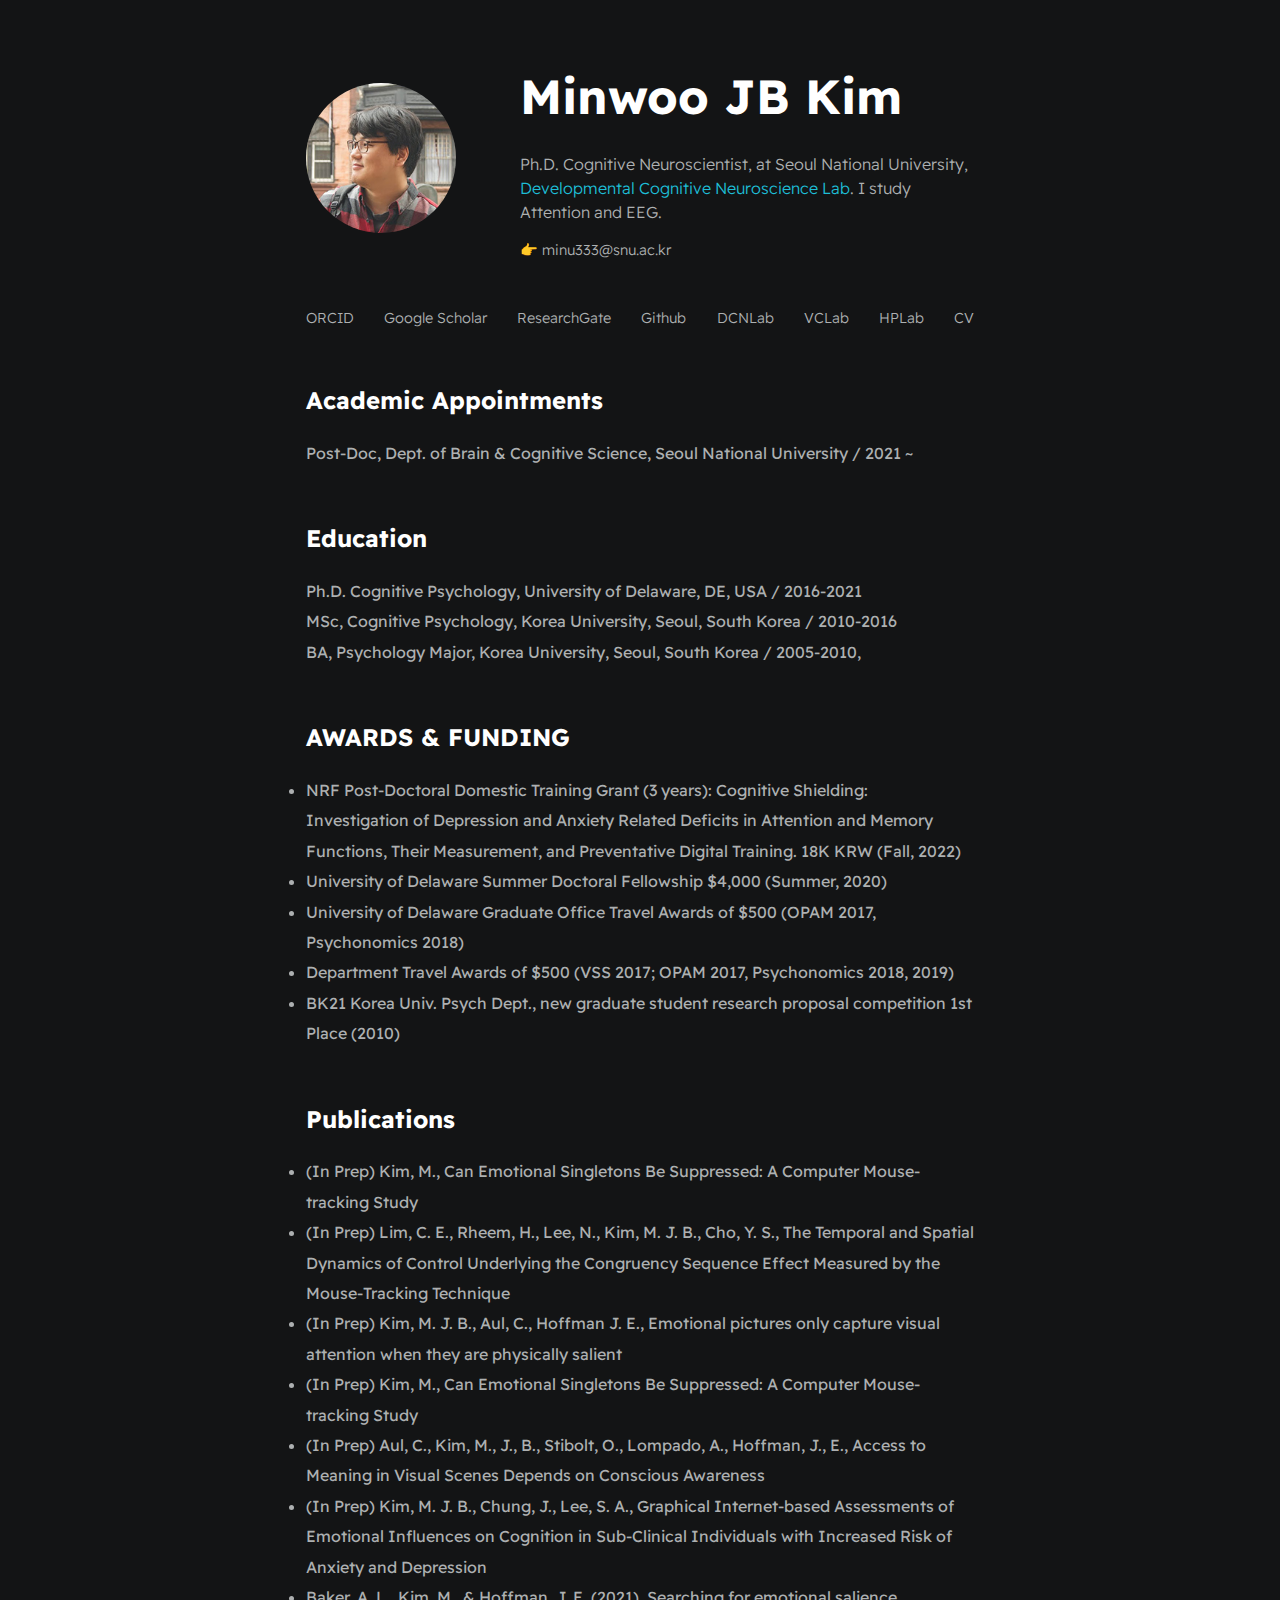
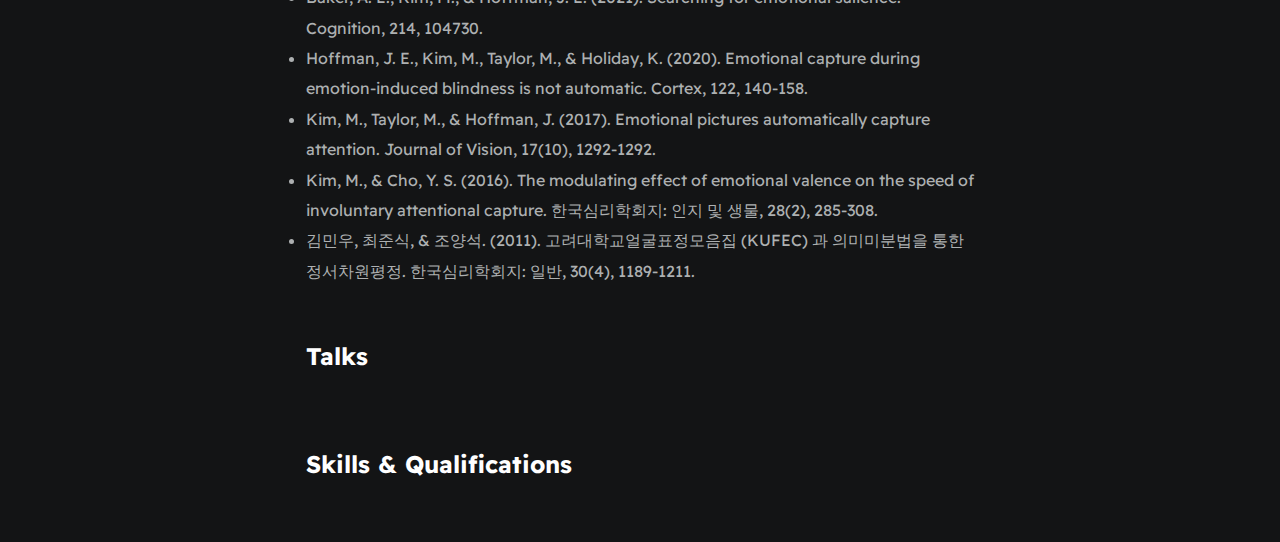
==== index.html @ 705362ef "ush" ====
<!DOCTYPE html>
<html>
    <head>
        <meta charset="utf-8">
        <meta http-equiv="X-UA-Compatible" content="IE=edge">
        <title>Minwoo Kim</title>
        <meta name="description" content="">
        <meta name="viewport" content="width=device-width, initial-scale=1">
        <link rel="stylesheet" href="./styles/main.css">
    </head>
    <body>
        <div id="container--main">

            <section id="wrapper--hero" class="section--page">
                <img id="profile-pic" src="./assets/images/profile_pic.JPG">

                <div>
                    <h1 id="user-name">Minwoo JB Kim</h1>
                    <p id="bio"> Ph.D. Cognitive Neuroscientist, at Seoul National University, <a href="http://sangahlab.snu.ac.kr//" target="_blank">Developmental Cognitive Neuroscience Lab</a>. I study Attention and EEG.</p>
                    <p id="email">👉 minu333@snu.ac.kr</p>

                </div>
            </section>

            <section class="section--page">
        
                <div id="socials--list">
                    <a href="https://orcid.org/0000-0002-4870-2541" target="_blank">ORCID</a>
                    <a href="https://scholar.google.com/citations?user=MUDfdJ8AAAAJ&hl=en" target="_blank">Google Scholar</a>
                    <a href="https://www.researchgate.net/profile/Minwoo-Kim-12" target="_blank">ResearchGate</a>
                    <a href="https://github.com/cogminu" target="_blank">Github</a>
                    <a href="https://sangahlab.snu.ac.kr/" target="_blank">DCNLab</a>
                    <a href="https://hoffmanlab.psych.udel.edu/" target="_blank">VCLab</a>
                    <a href="https://hplab-ku.github.io/" target="_blank">HPLab</a>
                    <a href="./assets/CV_Minwoo_Kim_2023_Fall.pdf" target="_blank">CV</a>
                </div>
            </section>


            <section class="section--page">
                <h2>Academic Appointments</h2>
                <div id="appointments--list">
                    <li>Post-Doc, Dept. of Brain & Cognitive Science, Seoul National University / 2021 ~</li>
                </div>
            </section>

            <section class="section--page">
                <h2>Education</h2>
                <div id="education--list">
                    <li>Ph.D. Cognitive Psychology, University of Delaware, DE, USA / 2016-2021</li>
                    <li>MSc, Cognitive Psychology, Korea University, Seoul, South Korea / 2010-2016</li>
                    <li>BA, Psychology Major, Korea University, Seoul, South Korea / 2005-2010,</li>
                </div>
            </section>



            <section class="section--page">
                <h2>AWARDS & FUNDING</h2>
                <div id="awards--list">
                    <li>NRF Post-Doctoral Domestic Training Grant (3 years): Cognitive Shielding: Investigation of Depression and Anxiety Related Deficits in Attention and Memory Functions, Their Measurement, and Preventative Digital Training. 18K KRW (Fall, 2022)</li>
                    <li>University of Delaware Summer Doctoral Fellowship $4,000 (Summer, 2020)</li>
                    <li>University of Delaware Graduate Office Travel Awards of $500 (OPAM 2017, Psychonomics 2018)</li>
                    <li>Department Travel Awards of $500 (VSS 2017; OPAM 2017, Psychonomics 2018, 2019)</li>
                    <li>BK21 Korea Univ. Psych Dept., new graduate student research proposal competition 1st Place (2010)</li>
                </div>
            </section>

            <section class="section--page">
                <h2>Publications</h2>
                <div id="publications--list">

                    <li>(In Prep) Kim, M., Can Emotional Singletons Be Suppressed: A Computer Mouse-tracking Study</li>
                    <li>(In Prep) Lim, C. E., Rheem, H., Lee, N., Kim, M. J. B., Cho, Y. S., The Temporal and Spatial Dynamics of Control Underlying the Congruency Sequence Effect Measured by the Mouse-Tracking Technique</li>
                    <li>(In Prep) Kim, M. J. B., Aul, C., Hoffman J. E., Emotional pictures only capture visual attention when they are physically salient</li>
                    <li>(In Prep) Kim, M., Can Emotional Singletons Be Suppressed: A Computer Mouse-tracking Study</li>
                    <li>(In Prep) Aul, C., Kim, M., J., B., Stibolt, O., Lompado, A., Hoffman, J., E., Access to Meaning in Visual Scenes Depends on Conscious Awareness</li>
                    <li>(In Prep) Kim, M. J. B., Chung, J., Lee, S. A., Graphical Internet-based Assessments of Emotional Influences on Cognition in Sub-Clinical Individuals with Increased Risk of Anxiety and Depression</li>
                    <li>Baker, A. L., Kim, M., & Hoffman, J. E. (2021). Searching for emotional salience. Cognition, 214, 104730.</li>
                    <li>Hoffman, J. E., Kim, M., Taylor, M., & Holiday, K. (2020). Emotional capture during emotion-induced blindness is not automatic. Cortex, 122, 140-158.</li>
                    <li>Kim, M., Taylor, M., & Hoffman, J. (2017). Emotional pictures automatically capture attention. Journal of Vision, 17(10), 1292-1292.</li>
                    <li>Kim, M., & Cho, Y. S. (2016). The modulating effect of emotional valence on the speed of involuntary attentional capture. 한국심리학회지: 인지 및 생물, 28(2), 285-308.</li>
                    <li>김민우, 최준식, & 조양석. (2011). 고려대학교얼굴표정모음집 (KUFEC) 과 의미미분법을 통한 정서차원평정. 한국심리학회지: 일반, 30(4), 1189-1211.</li>
                </div>
            </section>

            <section class="section--page">
                <div id="talks--list">
                    <h2>Talks</h2>
                </div>
            </section>


            <section class="section--page">
                <h2>Skills & Qualifications</h2>
                <div id="qualifications--list">
<!--                    <li>✔️ 7 Years experience with front & backend development</li>-->
<!--                    <li>✔️ Extensive knowledge in API & Database Design.</li>-->
<!--                    <li>✔️ Experienced content creator on YouTube & community leader </li>-->
<!--                    <li>✔️ 7 Years experience with running Adwords campaigns & SEO</li>-->
                </div>
            </section>

        </div>

    </body>
</html>
---- styles/main.css ----
@import url('https://fonts.googleapis.com/css2?family=Readex+Pro:wght@300;400;500;600;700&display=swap');

:root{
    --mainTextColor-light:#000;
    --secondaryTextColor-light:rgb(51 51 51);
    --mainLinkColor-light:#0da2b8;
    --mainBorderColor-light:rgb(218, 218, 218);
    --mainBgColor-light:rgb(249, 250,251);

    --mainTextColor-dark:#fff;
    --secondaryTextColor-dark:#adb0b1;
    --mainLinkColor-dark:rgb(30, 190,214);
    --mainBorderColor-dark:#2b3031;
    --mainBgColor-dark:#131415;
    
    --mainTextColor:var(--mainTextColor-dark);
    --secondaryTextColor:var(--secondaryTextColor-dark);
    --mainLinkColor:var(--mainLinkColor-dark);
    --mainBorderColor:var(--mainBorderColor-dark);
    --mainBgColor:var(--mainBgColor-dark);

}


*{
    font-family: 'Readex Pro';
    line-height: 1.5em;
    box-sizing: border-box;
    color: var(--mainTextColor);
    
}

body{
    background-color: var(--mainBgColor);            
}

p, span, li{
    color: var(--secondaryTextColor);
    font-size: 1em;
}

a{
    text-decoration: none;
    color: var(--mainLinkColor);
    font-weight: 500;
}

li{
    line-height: 1.9em;
}

#container--main{
    max-width: 700px;
    margin: 0 auto;
    padding: 1em;
}

.section--page{
    padding-top: 1em;
    padding-bottom: 1em;
}

#wrapper--hero{
    display: flex;
    align-items: center;
    gap: 4em;
}

#bio, a{
    font-weight: 300;
}

#user-name{
    font-size: 48px;
    line-height: 1em;
}

#profile-pic{
    width: 150px;
    height: 150px;
    object-fit: cover;
    border-radius: 50%;
}

#email{
    color: var(--mainTextColor);
        font-weight: 300;
    color: var(--secondaryTextColor);
    font-size: 0.9em;
    transition: 0.3s;
}


#socials--list{
    display: flex;
    justify-content: space-between;
    column-gap: 1em;
    flex-wrap: wrap;
}

#socials--list a{
    font-weight: 300;
    color: var(--secondaryTextColor);
    font-size: 0.9em;
    transition: 0.3s;
}

#socials--list a:hover{
    font-weight: 100;
    color: var(--mainLinkColor);
    font-size: 0.9em;
}

#appointments--list{
    list-style: none;
}

#education--list{
    list-style: none;
}

#qualifications--list{
    list-style: none;
}

#awards--list{
}





#wrapper--techstack__items{
    display: flex;
    flex-wrap: wrap;
    gap: 1em;
    font-size: 0.9em;
}

.card--techstack{
    border: 1px solid var(--mainBorderColor);
    border-radius: 5px;
    padding: 0.5em 1em;
    align-items: center;
}

.card--project{
    padding-top: 1em;
    padding-bottom: 1em;
    border-top: 1px solid var(--mainBorderColor);
}

.card--project a{
    color: var(--mainTextColor);

    transition: 0.3s;
}

.card--project a:hover{
    color: rgb(30, 190,214);

}

.card--work-history{
    border-left: 1px solid var(--mainBorderColor);
    margin-top: 3em;
    margin-bottom: 3em;
    padding-left: 2em;
}

.line-break{
    background-color: var(--mainBorderColor);
    height: 1px;
}


@media(max-width:600px){

    .section--page{
        padding-top: 1em;
        padding-bottom: 1em;
    }

    #wrapper--hero{
        display: flex;
        align-items: center;
        gap: 1em;
    }

    #profile-pic{
        width: 200px;
        height: 200px;
    }

    #wrapper--hero{
        flex-direction: column;
    }

    .card--work-history{
        border-left: none;
        padding-left: 0;
    }
}
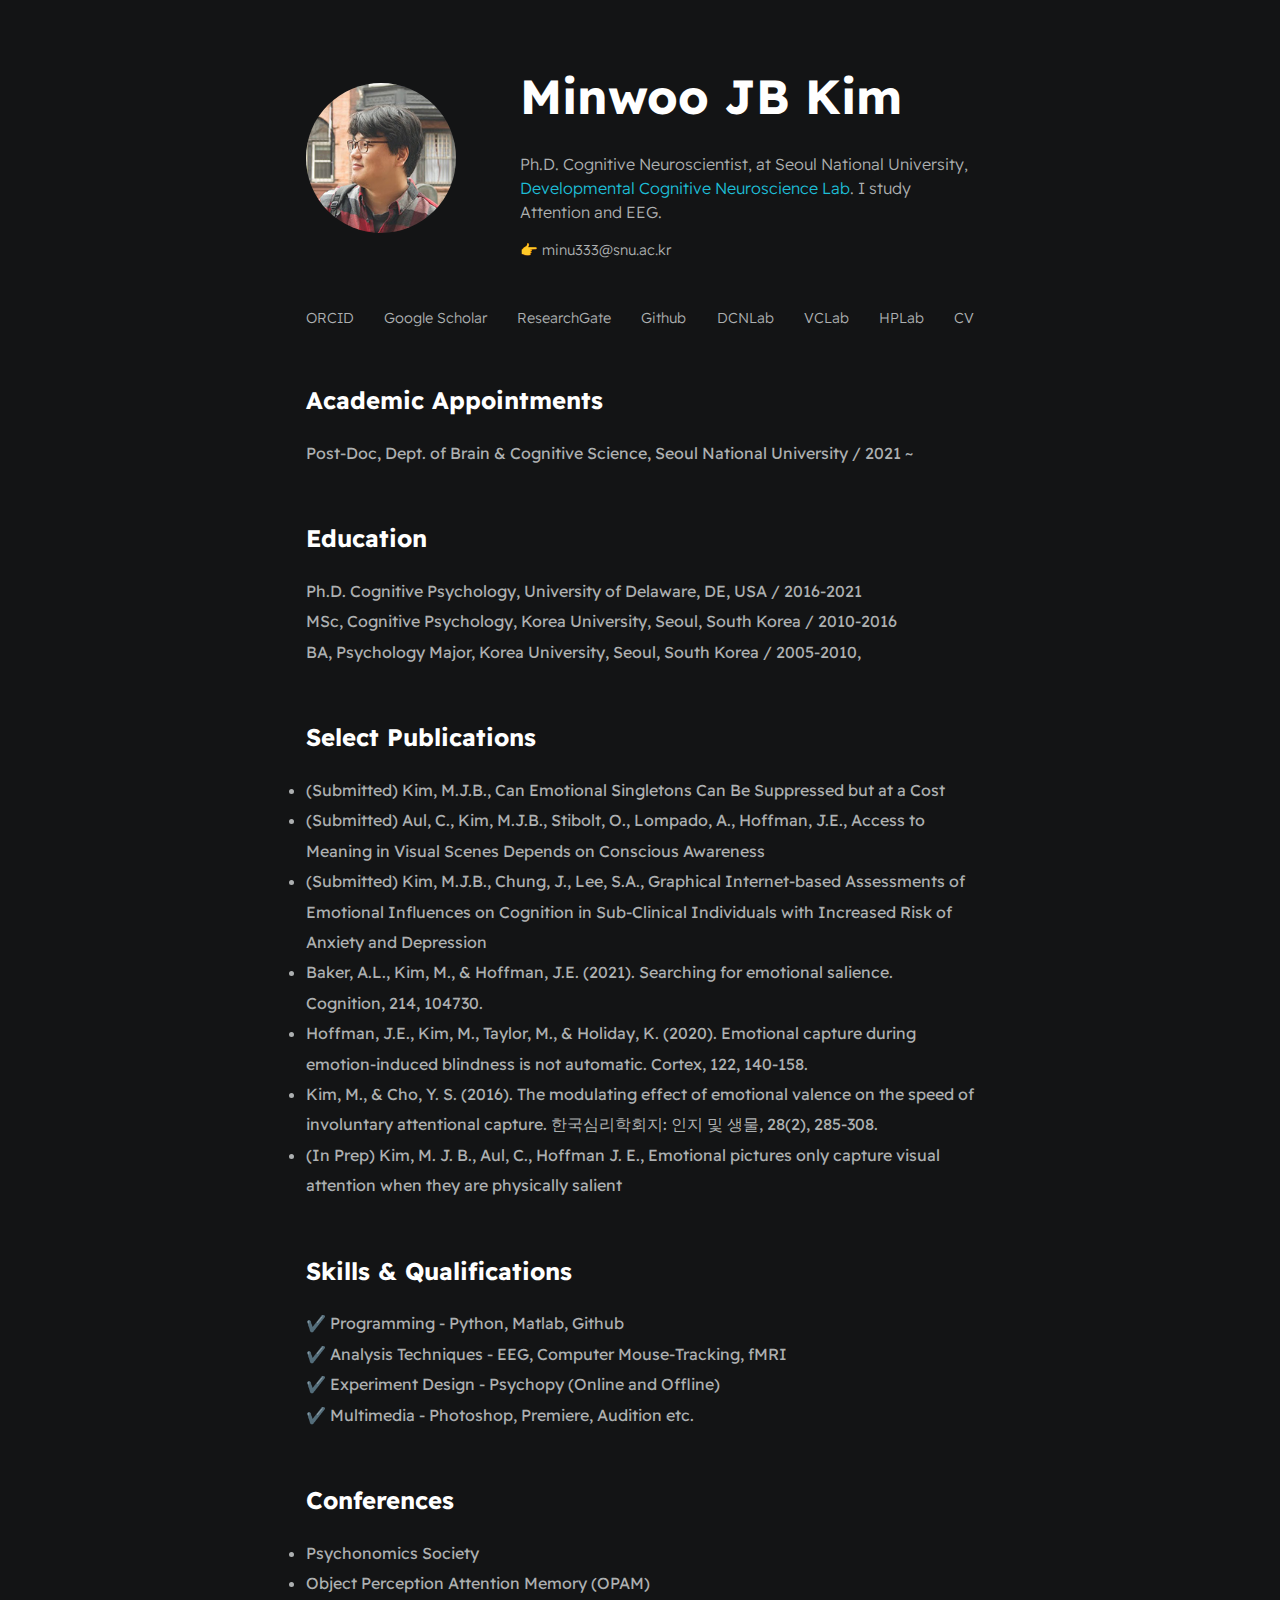
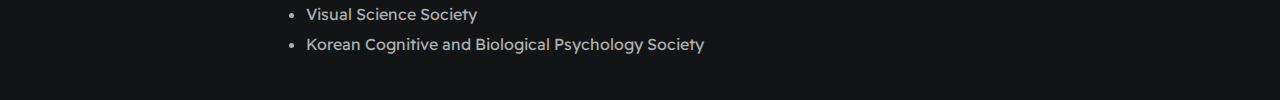
==== commit 57181676: "changes" ====
--- a/index.html
+++ b/index.html
@@ -53,55 +53,46 @@
                 </div>
             </section>
 
-
+<!--            <section class="section&#45;&#45;page">-->
+<!--                <div id="talks&#45;&#45;list">-->
+<!--                    <h2>Research Keywords</h2>-->
+<!--                    <li>Visual Attention - Suppression  </li>-->
+<!--                    <li>Object Perception Attention Memory (OPAM)</li>-->
+<!--                    <li>Visual Science Society</li>-->
+<!--                    <li>Korean Cognitive and Biological Psychology Society</li>-->
+<!--                </div>-->
+<!--            </section>-->
 
             <section class="section--page">
-                <h2>AWARDS & FUNDING</h2>
-                <div id="awards--list">
-                    <li>NRF Post-Doctoral Domestic Training Grant (3 years): Cognitive Shielding: Investigation of Depression and Anxiety Related Deficits in Attention and Memory Functions, Their Measurement, and Preventative Digital Training. 18K KRW (Fall, 2022)</li>
-                    <li>University of Delaware Summer Doctoral Fellowship $4,000 (Summer, 2020)</li>
-                    <li>University of Delaware Graduate Office Travel Awards of $500 (OPAM 2017, Psychonomics 2018)</li>
-                    <li>Department Travel Awards of $500 (VSS 2017; OPAM 2017, Psychonomics 2018, 2019)</li>
-                    <li>BK21 Korea Univ. Psych Dept., new graduate student research proposal competition 1st Place (2010)</li>
+                <h2>Select Publications</h2>
+                <div id="publications--list">
+                    <li>(Submitted) Kim, M.J.B., Can Emotional Singletons Can Be Suppressed but at a Cost</li>
+                    <li>(Submitted) Aul, C., Kim, M.J.B., Stibolt, O., Lompado, A., Hoffman, J.E., Access to Meaning in Visual Scenes Depends on Conscious Awareness</li>
+                    <li>(Submitted) Kim, M.J.B., Chung, J., Lee, S.A., Graphical Internet-based Assessments of Emotional Influences on Cognition in Sub-Clinical Individuals with Increased Risk of Anxiety and Depression</li>
+                    <li>Baker, A.L., Kim, M., & Hoffman, J.E. (2021). Searching for emotional salience. Cognition, 214, 104730.</li>
+                    <li>Hoffman, J.E., Kim, M., Taylor, M., & Holiday, K. (2020). Emotional capture during emotion-induced blindness is not automatic. Cortex, 122, 140-158.</li>
+                    <li>Kim, M., & Cho, Y. S. (2016). The modulating effect of emotional valence on the speed of involuntary attentional capture. 한국심리학회지: 인지 및 생물, 28(2), 285-308.</li>
+                    <li>(In Prep) Kim, M. J. B., Aul, C., Hoffman J. E., Emotional pictures only capture visual attention when they are physically salient</li>
                 </div>
             </section>
 
             <section class="section--page">
-                <h2>Publications</h2>
-                <div id="publications--list">
-
-                    <li>(In Prep) Kim, M., Can Emotional Singletons Be Suppressed: A Computer Mouse-tracking Study</li>
-                    <li>(In Prep) Lim, C. E., Rheem, H., Lee, N., Kim, M. J. B., Cho, Y. S., The Temporal and Spatial Dynamics of Control Underlying the Congruency Sequence Effect Measured by the Mouse-Tracking Technique</li>
-                    <li>(In Prep) Kim, M. J. B., Aul, C., Hoffman J. E., Emotional pictures only capture visual attention when they are physically salient</li>
-                    <li>(In Prep) Kim, M., Can Emotional Singletons Be Suppressed: A Computer Mouse-tracking Study</li>
-                    <li>(In Prep) Aul, C., Kim, M., J., B., Stibolt, O., Lompado, A., Hoffman, J., E., Access to Meaning in Visual Scenes Depends on Conscious Awareness</li>
-                    <li>(In Prep) Kim, M. J. B., Chung, J., Lee, S. A., Graphical Internet-based Assessments of Emotional Influences on Cognition in Sub-Clinical Individuals with Increased Risk of Anxiety and Depression</li>
-                    <li>Baker, A. L., Kim, M., & Hoffman, J. E. (2021). Searching for emotional salience. Cognition, 214, 104730.</li>
-                    <li>Hoffman, J. E., Kim, M., Taylor, M., & Holiday, K. (2020). Emotional capture during emotion-induced blindness is not automatic. Cortex, 122, 140-158.</li>
-                    <li>Kim, M., Taylor, M., & Hoffman, J. (2017). Emotional pictures automatically capture attention. Journal of Vision, 17(10), 1292-1292.</li>
-                    <li>Kim, M., & Cho, Y. S. (2016). The modulating effect of emotional valence on the speed of involuntary attentional capture. 한국심리학회지: 인지 및 생물, 28(2), 285-308.</li>
-                    <li>김민우, 최준식, & 조양석. (2011). 고려대학교얼굴표정모음집 (KUFEC) 과 의미미분법을 통한 정서차원평정. 한국심리학회지: 일반, 30(4), 1189-1211.</li>
+                <h2>Skills & Qualifications</h2>
+                <div id="qualifications--list">
+                    <li>✔️ Programming - Python, Matlab, Github</li>
+                    <li>✔️ Analysis Techniques - EEG, Computer Mouse-Tracking, fMRI</li>
+                    <li>✔️ Experiment Design - Psychopy (Online and Offline)</li>
+                    <li>✔️ Multimedia - Photoshop, Premiere, Audition etc.</li>
                 </div>
             </section>
 
             <section class="section--page">
-                <div id="talks--list">
-                    <h2>Talks</h2>
-                </div>
-            </section>
-
-
-            <section class="section--page">
-                <h2>Skills & Qualifications</h2>
-                <div id="qualifications--list">
-<!--                    <li>✔️ 7 Years experience with front & backend development</li>-->
-<!--                    <li>✔️ Extensive knowledge in API & Database Design.</li>-->
-<!--                    <li>✔️ Experienced content creator on YouTube & community leader </li>-->
-<!--                    <li>✔️ 7 Years experience with running Adwords campaigns & SEO</li>-->
-                </div>
-            </section>
-
+                <h2>Conferences</h2>
+                <div id="Conferences--list">
+                    <li>Psychonomics Society</li>
+                    <li>Object Perception Attention Memory (OPAM)</li>
+                    <li>Visual Science Society</li>
+                    <li>Korean Cognitive and Biological Psychology Society</li>
         </div>
-
     </body>
 </html>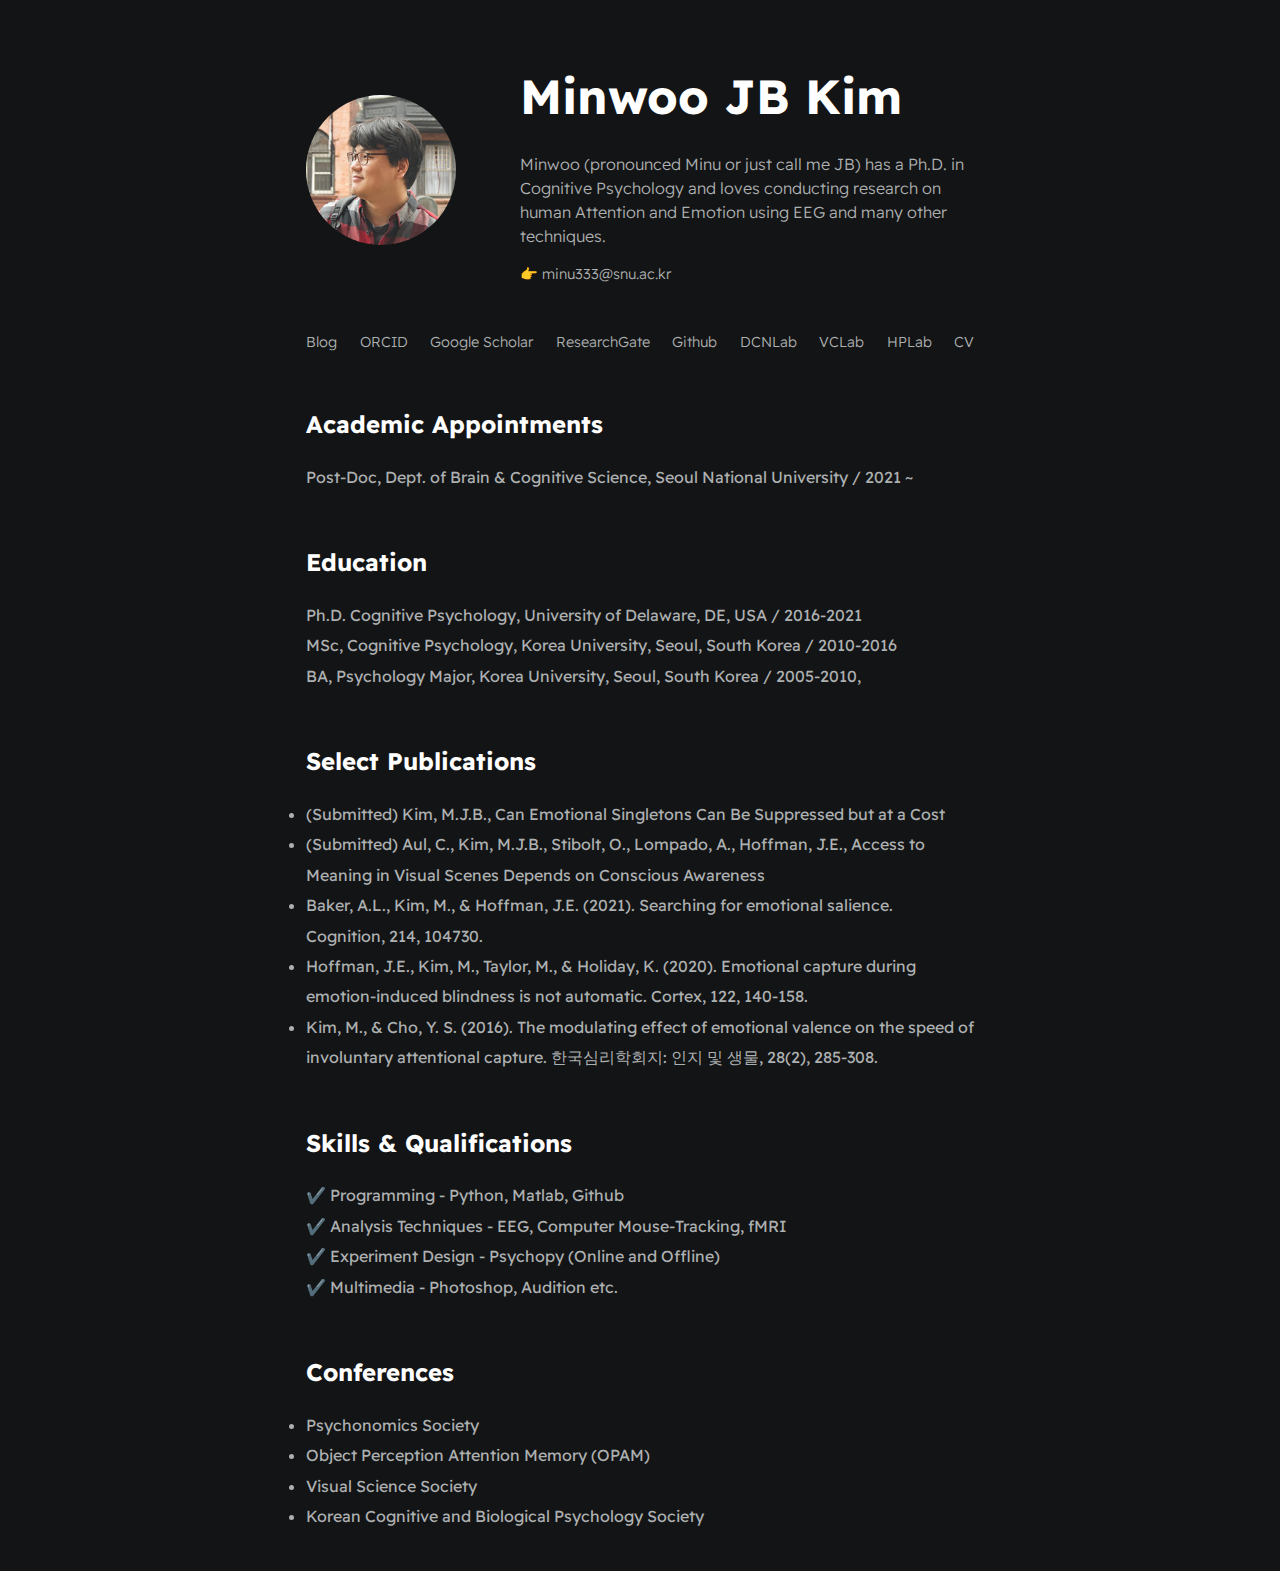
==== commit 6d2db6dd: ",,," ====
--- a/index.html
+++ b/index.html
@@ -16,7 +16,7 @@
 
                 <div>
                     <h1 id="user-name">Minwoo JB Kim</h1>
-                    <p id="bio"> Ph.D. Cognitive Neuroscientist, at Seoul National University, <a href="http://sangahlab.snu.ac.kr//" target="_blank">Developmental Cognitive Neuroscience Lab</a>. I study Attention and EEG.</p>
+                    <p id="bio"> Minwoo (pronounced Minu or just call me JB) has a Ph.D. in Cognitive Psychology and loves conducting research on human Attention and Emotion using EEG and many other techniques.</p>
                     <p id="email">👉 minu333@snu.ac.kr</p>
 
                 </div>
@@ -25,6 +25,7 @@
             <section class="section--page">
         
                 <div id="socials--list">
+                    <a href="https://blog.naver.com/PostList.naver?blogId=cogminu&from=postList&categoryNo=11" target="_blank">Blog</a>
                     <a href="https://orcid.org/0000-0002-4870-2541" target="_blank">ORCID</a>
                     <a href="https://scholar.google.com/citations?user=MUDfdJ8AAAAJ&hl=en" target="_blank">Google Scholar</a>
                     <a href="https://www.researchgate.net/profile/Minwoo-Kim-12" target="_blank">ResearchGate</a>
@@ -35,7 +36,6 @@
                     <a href="./assets/CV_Minwoo_Kim_2023_Fall.pdf" target="_blank">CV</a>
                 </div>
             </section>
-
 
             <section class="section--page">
                 <h2>Academic Appointments</h2>
@@ -53,26 +53,14 @@
                 </div>
             </section>
 
-<!--            <section class="section&#45;&#45;page">-->
-<!--                <div id="talks&#45;&#45;list">-->
-<!--                    <h2>Research Keywords</h2>-->
-<!--                    <li>Visual Attention - Suppression  </li>-->
-<!--                    <li>Object Perception Attention Memory (OPAM)</li>-->
-<!--                    <li>Visual Science Society</li>-->
-<!--                    <li>Korean Cognitive and Biological Psychology Society</li>-->
-<!--                </div>-->
-<!--            </section>-->
-
             <section class="section--page">
                 <h2>Select Publications</h2>
                 <div id="publications--list">
                     <li>(Submitted) Kim, M.J.B., Can Emotional Singletons Can Be Suppressed but at a Cost</li>
                     <li>(Submitted) Aul, C., Kim, M.J.B., Stibolt, O., Lompado, A., Hoffman, J.E., Access to Meaning in Visual Scenes Depends on Conscious Awareness</li>
-                    <li>(Submitted) Kim, M.J.B., Chung, J., Lee, S.A., Graphical Internet-based Assessments of Emotional Influences on Cognition in Sub-Clinical Individuals with Increased Risk of Anxiety and Depression</li>
                     <li>Baker, A.L., Kim, M., & Hoffman, J.E. (2021). Searching for emotional salience. Cognition, 214, 104730.</li>
                     <li>Hoffman, J.E., Kim, M., Taylor, M., & Holiday, K. (2020). Emotional capture during emotion-induced blindness is not automatic. Cortex, 122, 140-158.</li>
                     <li>Kim, M., & Cho, Y. S. (2016). The modulating effect of emotional valence on the speed of involuntary attentional capture. 한국심리학회지: 인지 및 생물, 28(2), 285-308.</li>
-                    <li>(In Prep) Kim, M. J. B., Aul, C., Hoffman J. E., Emotional pictures only capture visual attention when they are physically salient</li>
                 </div>
             </section>
 
@@ -82,7 +70,7 @@
                     <li>✔️ Programming - Python, Matlab, Github</li>
                     <li>✔️ Analysis Techniques - EEG, Computer Mouse-Tracking, fMRI</li>
                     <li>✔️ Experiment Design - Psychopy (Online and Offline)</li>
-                    <li>✔️ Multimedia - Photoshop, Premiere, Audition etc.</li>
+                    <li>✔️ Multimedia - Photoshop, Audition etc.</li>
                 </div>
             </section>
 
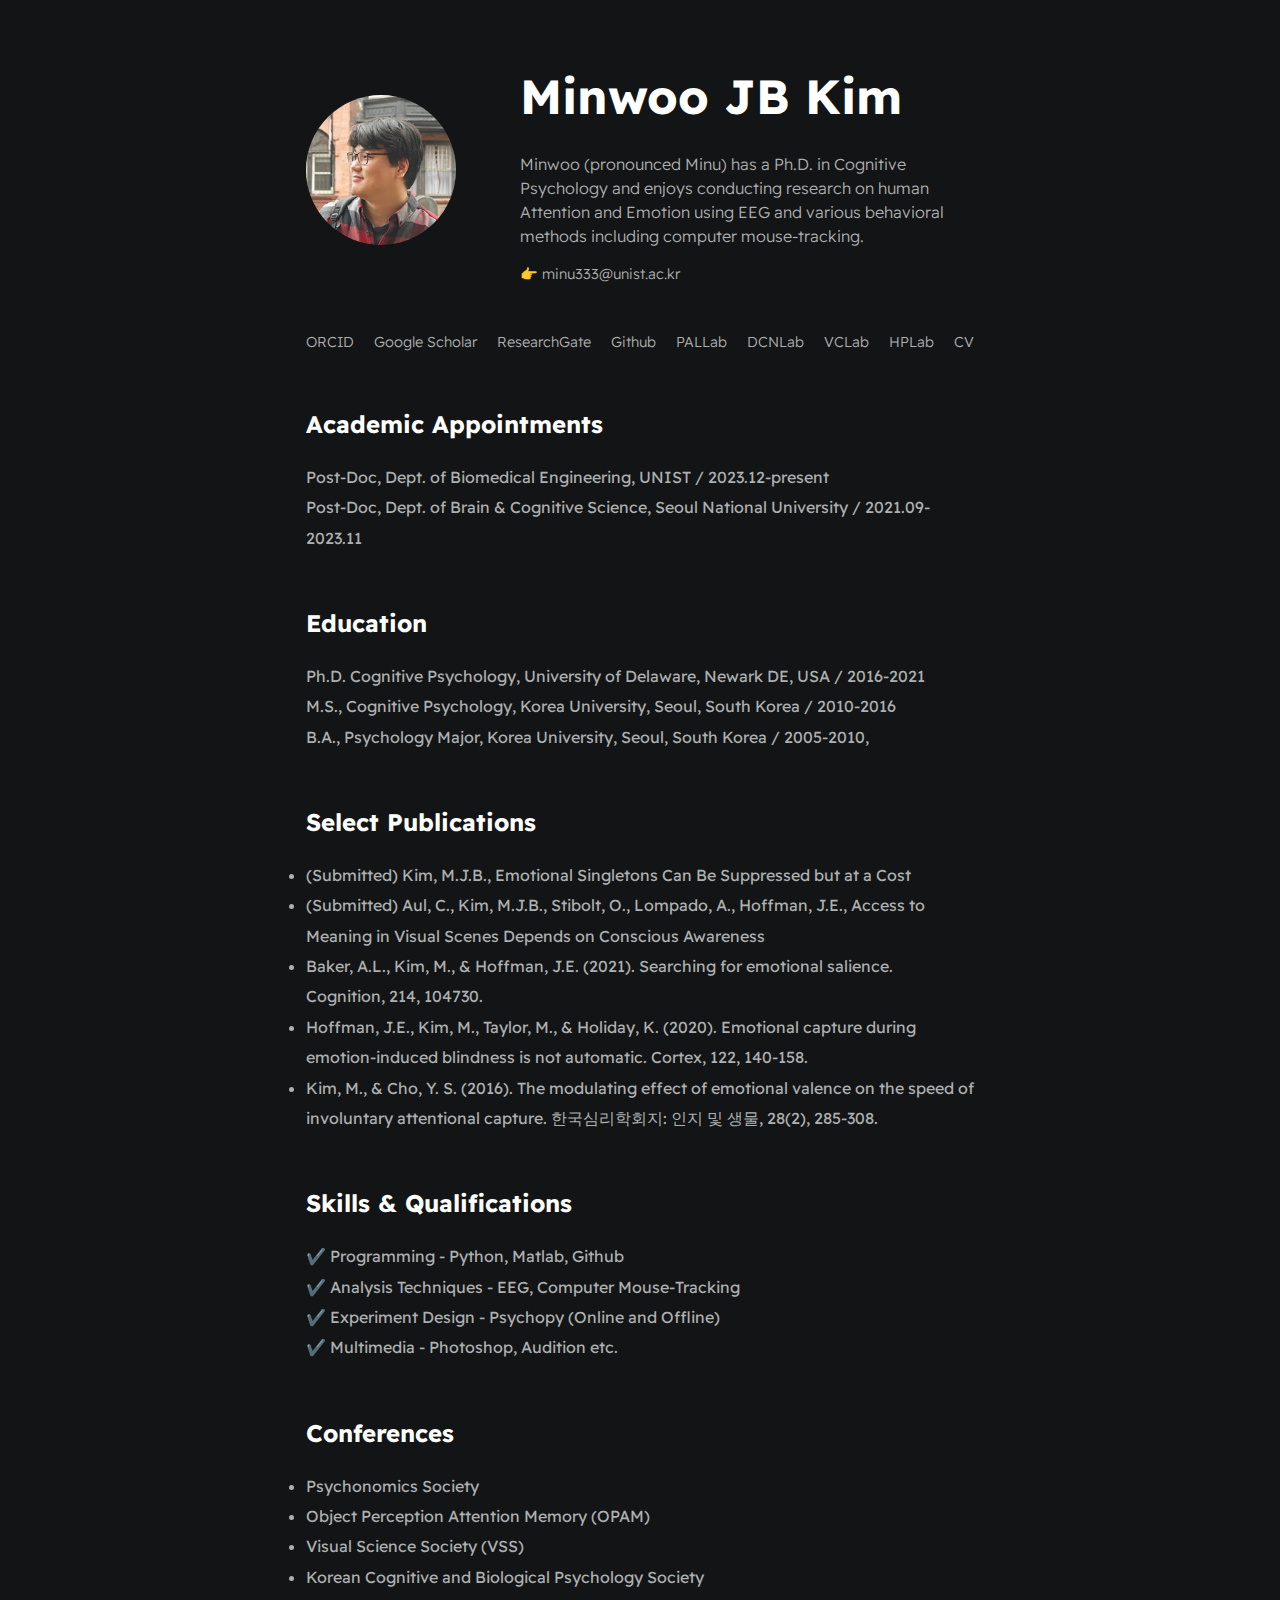
==== commit c774e2d5: "2024 Spring Update" ====
--- a/index.html
+++ b/index.html
@@ -16,8 +16,8 @@
 
                 <div>
                     <h1 id="user-name">Minwoo JB Kim</h1>
-                    <p id="bio"> Minwoo (pronounced Minu or just call me JB) has a Ph.D. in Cognitive Psychology and loves conducting research on human Attention and Emotion using EEG and many other techniques.</p>
-                    <p id="email">👉 minu333@snu.ac.kr</p>
+                    <p id="bio"> Minwoo (pronounced Minu) has a Ph.D. in Cognitive Psychology and enjoys conducting research on human Attention and Emotion using EEG and various behavioral methods including computer mouse-tracking.</p>
+                    <p id="email">👉 minu333@unist.ac.kr</p>
 
                 </div>
             </section>
@@ -25,38 +25,39 @@
             <section class="section--page">
         
                 <div id="socials--list">
-                    <a href="https://blog.naver.com/PostList.naver?blogId=cogminu&from=postList&categoryNo=11" target="_blank">Blog</a>
                     <a href="https://orcid.org/0000-0002-4870-2541" target="_blank">ORCID</a>
                     <a href="https://scholar.google.com/citations?user=MUDfdJ8AAAAJ&hl=en" target="_blank">Google Scholar</a>
                     <a href="https://www.researchgate.net/profile/Minwoo-Kim-12" target="_blank">ResearchGate</a>
                     <a href="https://github.com/cogminu" target="_blank">Github</a>
+                    <a href="https://pal.unist.ac.kr/" target="_blank">PALLab</a>
                     <a href="https://sangahlab.snu.ac.kr/" target="_blank">DCNLab</a>
                     <a href="https://hoffmanlab.psych.udel.edu/" target="_blank">VCLab</a>
                     <a href="https://hplab-ku.github.io/" target="_blank">HPLab</a>
-                    <a href="./assets/CV_Minwoo_Kim_2023_Fall.pdf" target="_blank">CV</a>
+                    <a href="./assets/CV_Minwoo_Kim_2024_Spring.pdf" target="_blank">CV</a>
                 </div>
             </section>
 
             <section class="section--page">
                 <h2>Academic Appointments</h2>
                 <div id="appointments--list">
-                    <li>Post-Doc, Dept. of Brain & Cognitive Science, Seoul National University / 2021 ~</li>
+                    <li>Post-Doc, Dept. of Biomedical Engineering, UNIST / 2023.12-present</li>
+                    <li>Post-Doc, Dept. of Brain & Cognitive Science, Seoul National University / 2021.09-2023.11</li>
                 </div>
             </section>
 
             <section class="section--page">
                 <h2>Education</h2>
                 <div id="education--list">
-                    <li>Ph.D. Cognitive Psychology, University of Delaware, DE, USA / 2016-2021</li>
-                    <li>MSc, Cognitive Psychology, Korea University, Seoul, South Korea / 2010-2016</li>
-                    <li>BA, Psychology Major, Korea University, Seoul, South Korea / 2005-2010,</li>
+                    <li>Ph.D. Cognitive Psychology, University of Delaware, Newark DE, USA / 2016-2021</li>
+                    <li>M.S., Cognitive Psychology, Korea University, Seoul, South Korea / 2010-2016</li>
+                    <li>B.A., Psychology Major, Korea University, Seoul, South Korea / 2005-2010,</li>
                 </div>
             </section>
 
             <section class="section--page">
                 <h2>Select Publications</h2>
                 <div id="publications--list">
-                    <li>(Submitted) Kim, M.J.B., Can Emotional Singletons Can Be Suppressed but at a Cost</li>
+                    <li>(Submitted) Kim, M.J.B., Emotional Singletons Can Be Suppressed but at a Cost</li>
                     <li>(Submitted) Aul, C., Kim, M.J.B., Stibolt, O., Lompado, A., Hoffman, J.E., Access to Meaning in Visual Scenes Depends on Conscious Awareness</li>
                     <li>Baker, A.L., Kim, M., & Hoffman, J.E. (2021). Searching for emotional salience. Cognition, 214, 104730.</li>
                     <li>Hoffman, J.E., Kim, M., Taylor, M., & Holiday, K. (2020). Emotional capture during emotion-induced blindness is not automatic. Cortex, 122, 140-158.</li>
@@ -68,7 +69,7 @@
                 <h2>Skills & Qualifications</h2>
                 <div id="qualifications--list">
                     <li>✔️ Programming - Python, Matlab, Github</li>
-                    <li>✔️ Analysis Techniques - EEG, Computer Mouse-Tracking, fMRI</li>
+                    <li>✔️ Analysis Techniques - EEG, Computer Mouse-Tracking</li>
                     <li>✔️ Experiment Design - Psychopy (Online and Offline)</li>
                     <li>✔️ Multimedia - Photoshop, Audition etc.</li>
                 </div>
@@ -79,7 +80,7 @@
                 <div id="Conferences--list">
                     <li>Psychonomics Society</li>
                     <li>Object Perception Attention Memory (OPAM)</li>
-                    <li>Visual Science Society</li>
+                    <li>Visual Science Society (VSS) </li>
                     <li>Korean Cognitive and Biological Psychology Society</li>
         </div>
     </body>
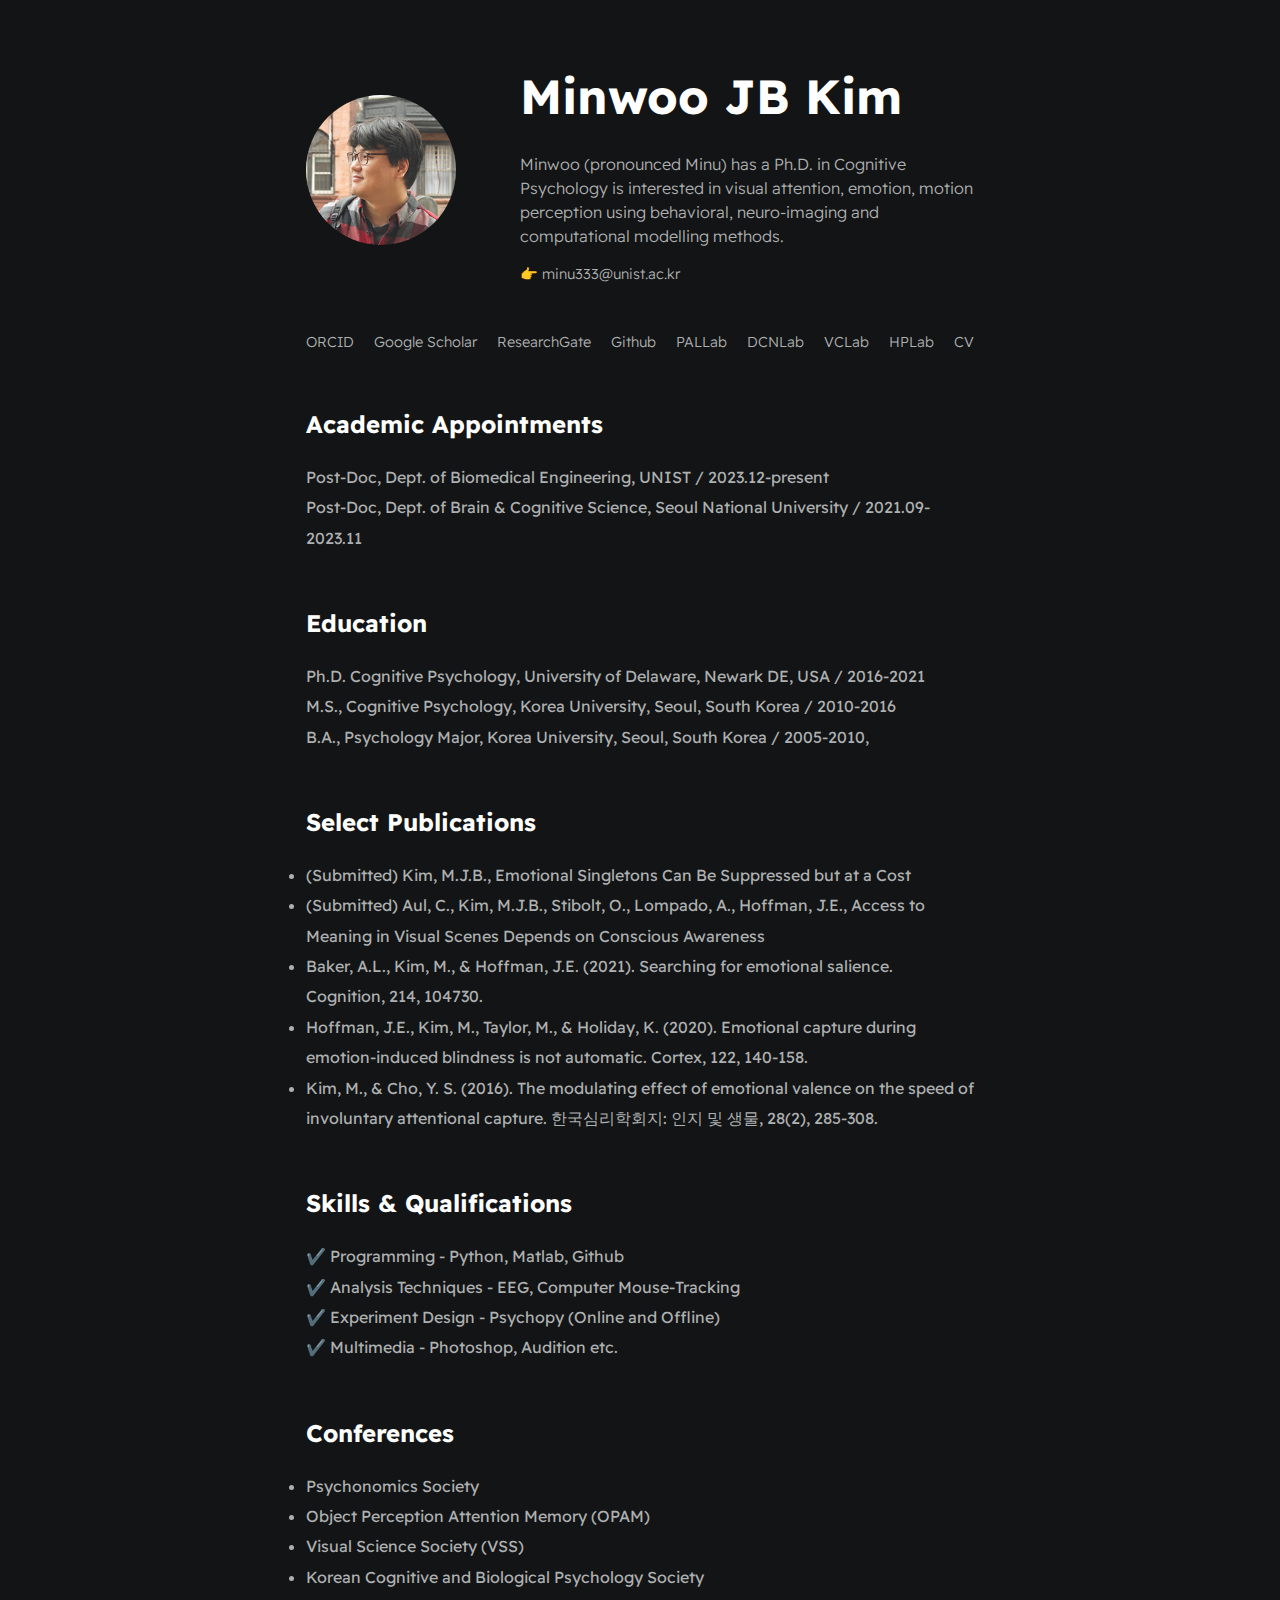
==== commit 273e9ed9: "2024 Summer Update" ====
--- a/index.html
+++ b/index.html
@@ -16,7 +16,7 @@
 
                 <div>
                     <h1 id="user-name">Minwoo JB Kim</h1>
-                    <p id="bio"> Minwoo (pronounced Minu) has a Ph.D. in Cognitive Psychology and enjoys conducting research on human Attention and Emotion using EEG and various behavioral methods including computer mouse-tracking.</p>
+                    <p id="bio"> Minwoo (pronounced Minu) has a Ph.D. in Cognitive Psychology is interested in visual attention, emotion, motion perception using behavioral, neuro-imaging and computational modelling methods.</p>
                     <p id="email">👉 minu333@unist.ac.kr</p>
 
                 </div>
@@ -33,7 +33,7 @@
                     <a href="https://sangahlab.snu.ac.kr/" target="_blank">DCNLab</a>
                     <a href="https://hoffmanlab.psych.udel.edu/" target="_blank">VCLab</a>
                     <a href="https://hplab-ku.github.io/" target="_blank">HPLab</a>
-                    <a href="./assets/CV_Minwoo_Kim_2024_Spring.pdf" target="_blank">CV</a>
+                    <a href="./assets/CV_Minwoo_Kim_2024_Summer.pdf" target="_blank">CV</a>
                 </div>
             </section>
 
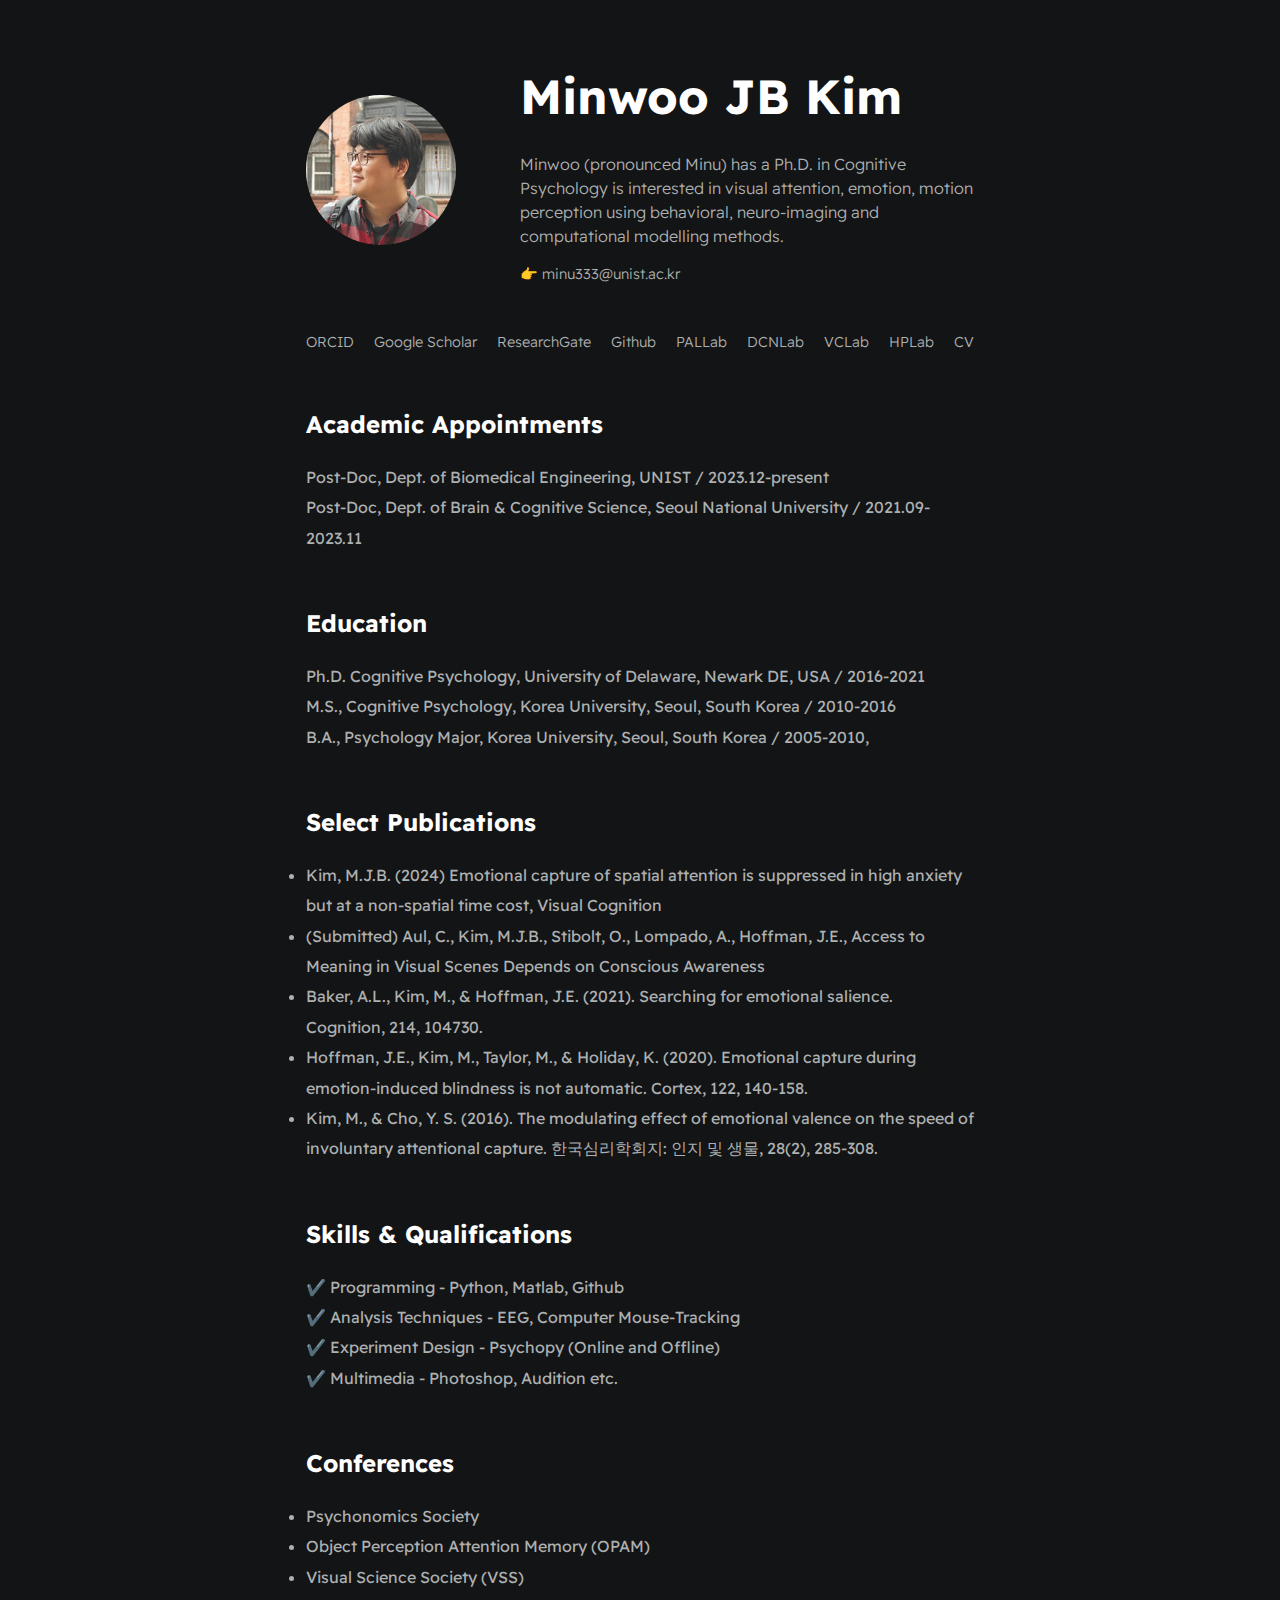
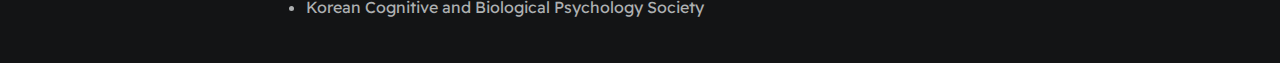
==== commit bd4e8257: "change pulication" ====
--- a/index.html
+++ b/index.html
@@ -57,7 +57,8 @@
             <section class="section--page">
                 <h2>Select Publications</h2>
                 <div id="publications--list">
-                    <li>(Submitted) Kim, M.J.B., Emotional Singletons Can Be Suppressed but at a Cost</li>
+                    
+                    <li>Kim, M.J.B. (2024) Emotional capture of spatial attention is suppressed in high anxiety but at a non-spatial time cost, Visual Cognition</li>
                     <li>(Submitted) Aul, C., Kim, M.J.B., Stibolt, O., Lompado, A., Hoffman, J.E., Access to Meaning in Visual Scenes Depends on Conscious Awareness</li>
                     <li>Baker, A.L., Kim, M., & Hoffman, J.E. (2021). Searching for emotional salience. Cognition, 214, 104730.</li>
                     <li>Hoffman, J.E., Kim, M., Taylor, M., & Holiday, K. (2020). Emotional capture during emotion-induced blindness is not automatic. Cortex, 122, 140-158.</li>
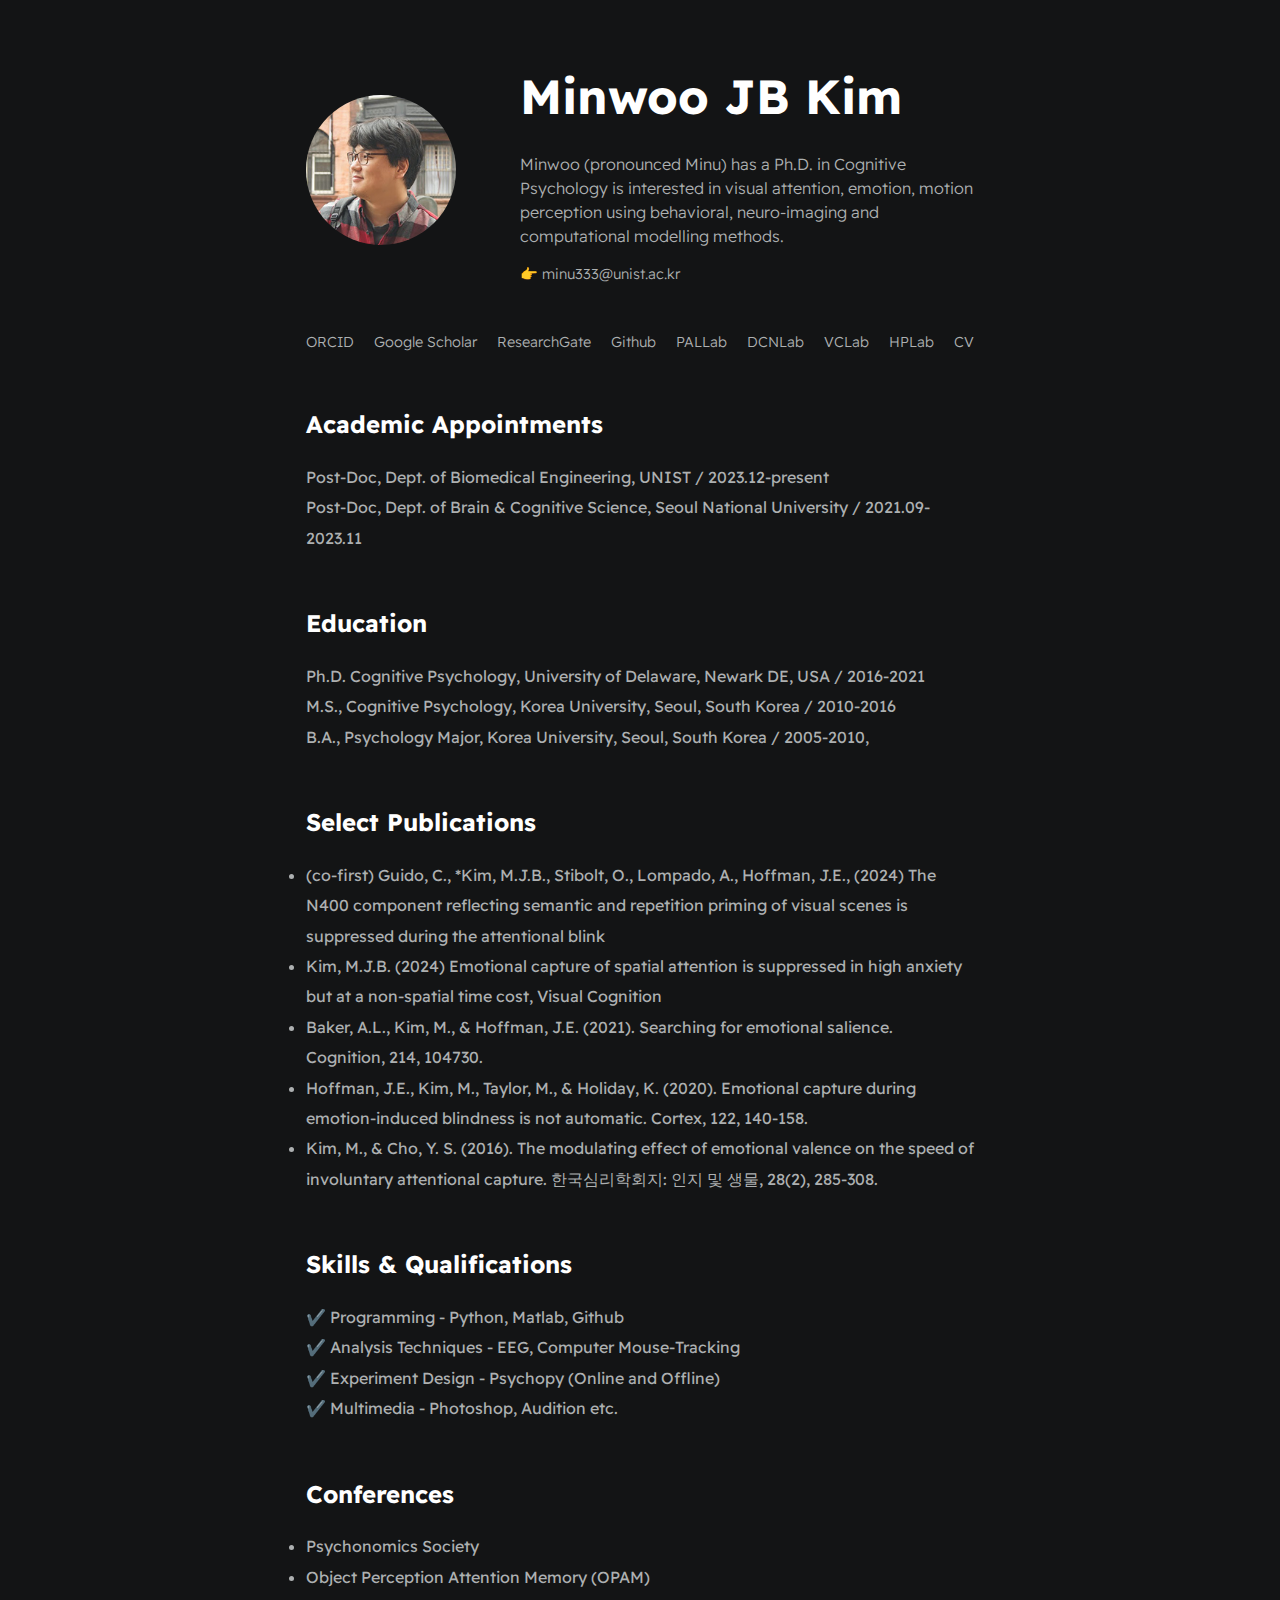
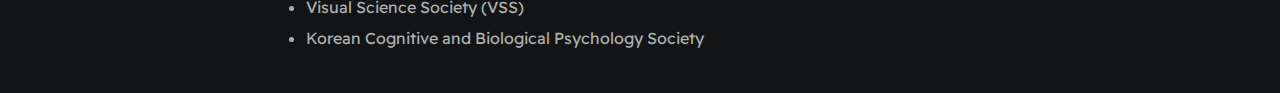
==== commit c7526ec1: "publication update" ====
--- a/index.html
+++ b/index.html
@@ -57,9 +57,8 @@
             <section class="section--page">
                 <h2>Select Publications</h2>
                 <div id="publications--list">
-                    
+                    <li>(co-first) Guido, C., *Kim, M.J.B., Stibolt, O., Lompado, A., Hoffman, J.E., (2024) The N400 component reflecting semantic and repetition priming of visual scenes is suppressed during the attentional blink</li>
                     <li>Kim, M.J.B. (2024) Emotional capture of spatial attention is suppressed in high anxiety but at a non-spatial time cost, Visual Cognition</li>
-                    <li>(Submitted) Aul, C., Kim, M.J.B., Stibolt, O., Lompado, A., Hoffman, J.E., Access to Meaning in Visual Scenes Depends on Conscious Awareness</li>
                     <li>Baker, A.L., Kim, M., & Hoffman, J.E. (2021). Searching for emotional salience. Cognition, 214, 104730.</li>
                     <li>Hoffman, J.E., Kim, M., Taylor, M., & Holiday, K. (2020). Emotional capture during emotion-induced blindness is not automatic. Cortex, 122, 140-158.</li>
                     <li>Kim, M., & Cho, Y. S. (2016). The modulating effect of emotional valence on the speed of involuntary attentional capture. 한국심리학회지: 인지 및 생물, 28(2), 285-308.</li>
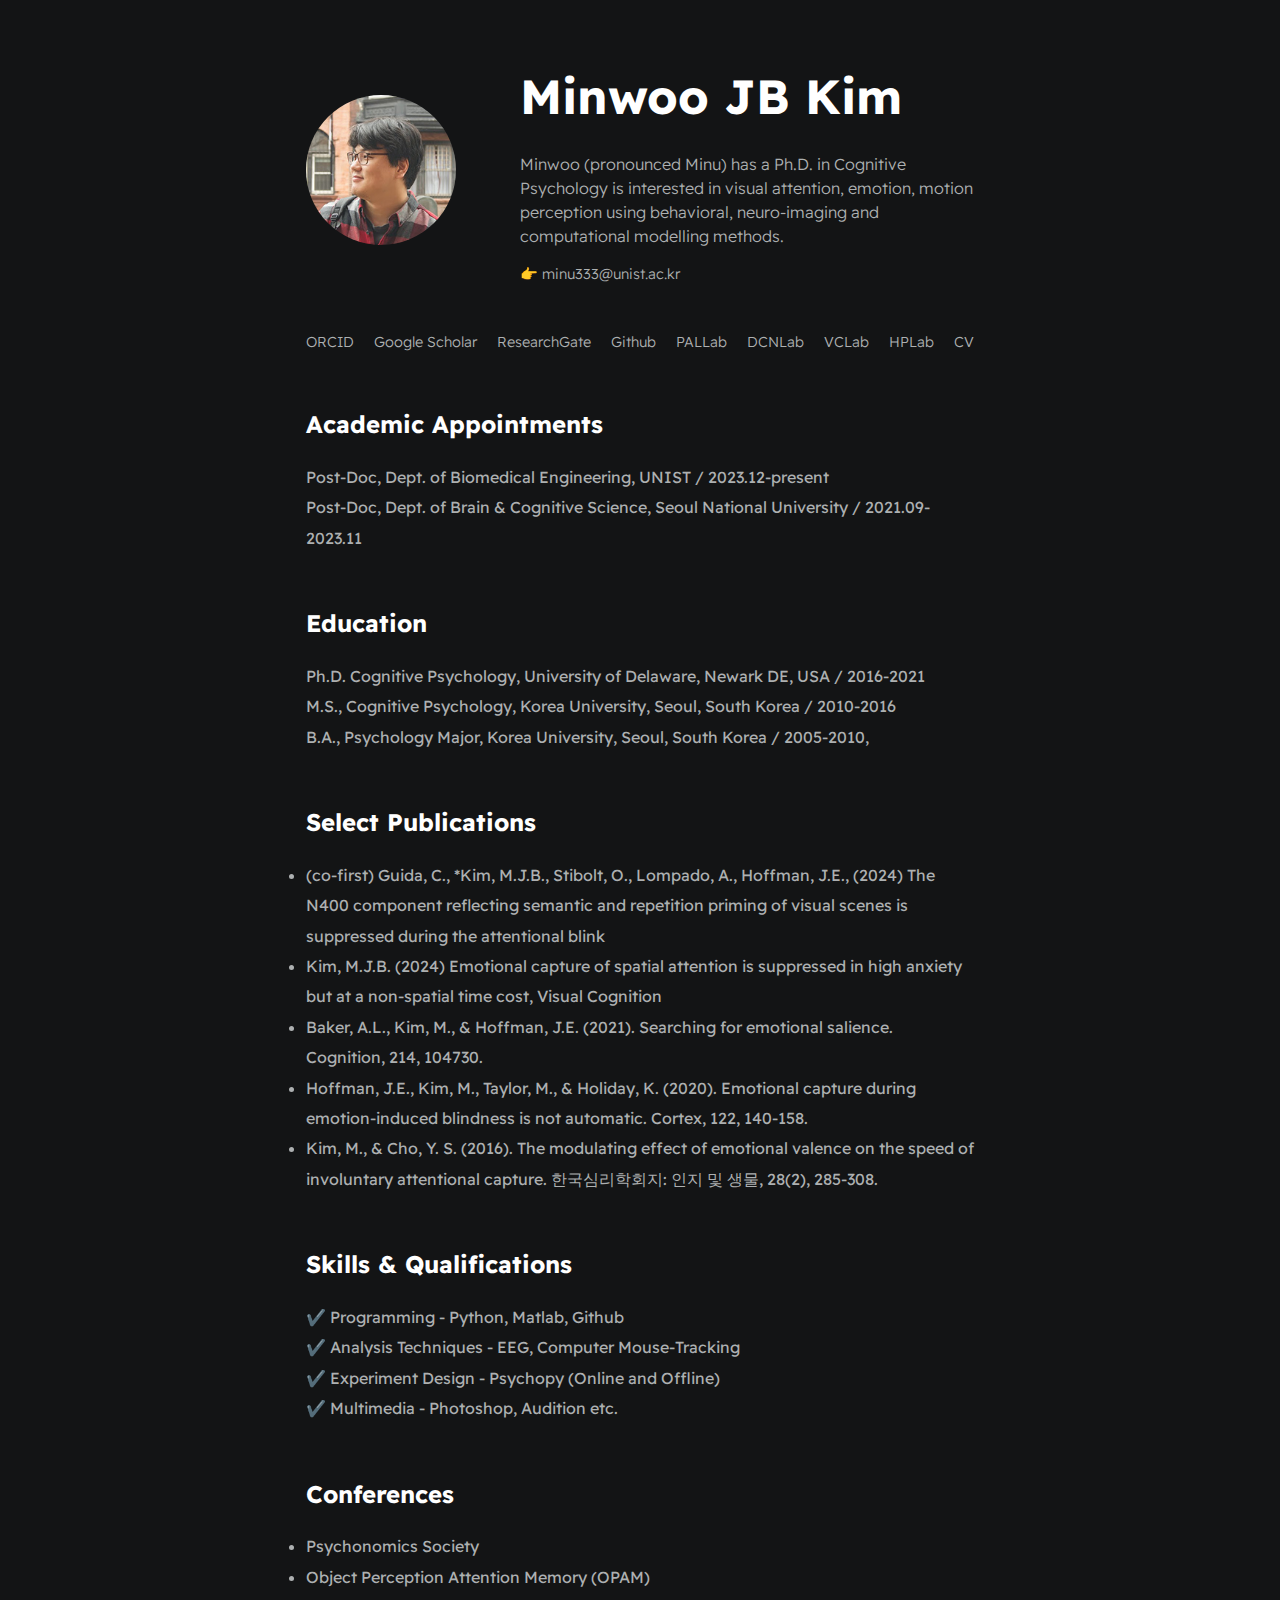
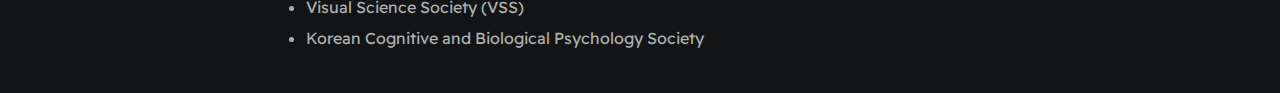
==== commit 79bd6403: "chagne" ====
--- a/index.html
+++ b/index.html
@@ -57,7 +57,7 @@
             <section class="section--page">
                 <h2>Select Publications</h2>
                 <div id="publications--list">
-                    <li>(co-first) Guido, C., *Kim, M.J.B., Stibolt, O., Lompado, A., Hoffman, J.E., (2024) The N400 component reflecting semantic and repetition priming of visual scenes is suppressed during the attentional blink</li>
+                    <li>(co-first) Guida, C., *Kim, M.J.B., Stibolt, O., Lompado, A., Hoffman, J.E., (2024) The N400 component reflecting semantic and repetition priming of visual scenes is suppressed during the attentional blink</li>
                     <li>Kim, M.J.B. (2024) Emotional capture of spatial attention is suppressed in high anxiety but at a non-spatial time cost, Visual Cognition</li>
                     <li>Baker, A.L., Kim, M., & Hoffman, J.E. (2021). Searching for emotional salience. Cognition, 214, 104730.</li>
                     <li>Hoffman, J.E., Kim, M., Taylor, M., & Holiday, K. (2020). Emotional capture during emotion-induced blindness is not automatic. Cortex, 122, 140-158.</li>
